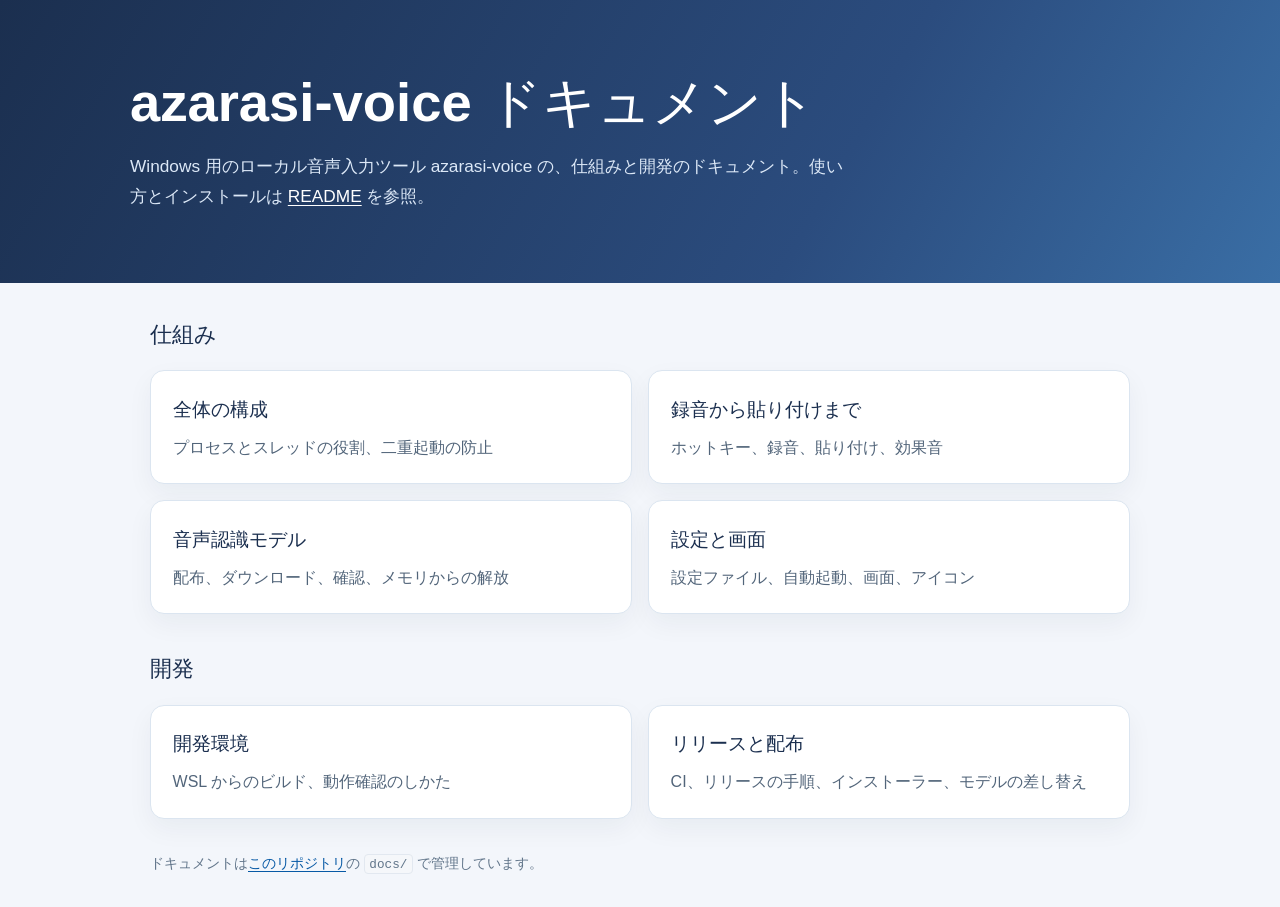
==== docs/index.html @ b4b045d3 "Add an HTML documentation site under docs/ Follow the docs layout of the author's other repositories" ====
<!doctype html>
<html lang="ja">
<head>
  <meta charset="utf-8">
  <meta name="viewport" content="width=device-width, initial-scale=1">
  <meta name="theme-color" content="#1b2f4f">
  <meta name="description" content="azarasi-voice の仕組みと開発のドキュメント。">
  <title>azarasi-voice | ドキュメント</title>
  <link rel="stylesheet" href="style.css">
</head>
<body>
  <header class="hero">
    <h1>azarasi-voice ドキュメント</h1>
    <p>Windows 用のローカル音声入力ツール azarasi-voice の、仕組みと開発のドキュメント。使い方とインストールは <a href="https://github.com/azarasi1226/azarasi-voice" style="color:#fff">README</a> を参照。</p>
  </header>
  <main class="main">
    <h2 class="section-title">仕組み</h2>
    <div class="cards">
      <a class="card" href="overview.html">
        <h3>全体の構成</h3>
        <p>プロセスとスレッドの役割、二重起動の防止</p>
      </a>
      <a class="card" href="recording.html">
        <h3>録音から貼り付けまで</h3>
        <p>ホットキー、録音、貼り付け、効果音</p>
      </a>
      <a class="card" href="model.html">
        <h3>音声認識モデル</h3>
        <p>配布、ダウンロード、確認、メモリからの解放</p>
      </a>
      <a class="card" href="settings.html">
        <h3>設定と画面</h3>
        <p>設定ファイル、自動起動、画面、アイコン</p>
      </a>
    </div>
    <h2 class="section-title">開発</h2>
    <div class="cards">
      <a class="card" href="development.html">
        <h3>開発環境</h3>
        <p>WSL からのビルド、動作確認のしかた</p>
      </a>
      <a class="card" href="release.html">
        <h3>リリースと配布</h3>
        <p>CI、リリースの手順、インストーラー、モデルの差し替え</p>
      </a>
    </div>
  </main>
  <footer class="footer">ドキュメントは<a href="https://github.com/azarasi1226/azarasi-voice">このリポジトリ</a>の <code>docs/</code> で管理しています。</footer>
</body>
</html>
---- docs/style.css ----
/* azarasi-voice ドキュメント共通のスタイル。色はアプリのアイコン（待機中の紺）に合わせている */
:root {
  --navy: #2b4c7e;
  --navy-dark: #1b2f4f;
  --navy-light: #3a6ea5;
  --ink: #172b4d;
  --muted: #52657a;
  --line: #dbe5f0;
  --tint: #eef4fb;
  --red: #d93b3b;
  font-family: "Segoe UI", "Yu Gothic UI", Meiryo, sans-serif;
  color: var(--ink);
  background: #f3f6fb;
  font-synthesis: none;
  text-rendering: optimizeLegibility;
}
* { box-sizing: border-box; }
body { margin: 0; line-height: 1.75; }
a { color: #0759a5; text-decoration-thickness: 1px; text-underline-offset: .18em; }
a:hover { color: #003d73; }
code {
  padding: .12em .35em; border: 1px solid #e2e8f0; border-radius: 4px; background: #f5f7fa;
  font-family: Consolas, "Cascadia Code", monospace; font-size: .9em; overflow-wrap: anywhere;
}
pre {
  margin: 1rem 0 1.35rem; padding: 1rem 1.1rem; overflow-x: auto; border-radius: 10px;
  color: #e6edf7; background: #1b2f4f; font-family: Consolas, "Cascadia Code", monospace; font-size: .88rem; line-height: 1.6;
}
pre code { padding: 0; border: 0; color: inherit; background: none; font-size: inherit; }

/* トップページ */
.hero {
  padding: 4.5rem max(1.25rem, calc((100% - 1020px) / 2)); color: #fff;
  background: linear-gradient(120deg, var(--navy-dark), var(--navy) 65%, var(--navy-light));
}
.hero h1 { margin: 0; font-size: clamp(2rem, 6vw, 3.4rem); line-height: 1.15; }
.hero p { max-width: 720px; margin: 1rem 0 0; color: #dce8f7; font-size: 1.08rem; }
.main { width: min(1020px, 100%); margin: 2rem auto; padding: 0 1.25rem; }
.section-title { margin: 0 0 1rem; color: var(--navy-dark); font-size: 1.4rem; }
.cards + .section-title { margin-top: 2.2rem; }
.cards { display: grid; grid-template-columns: repeat(2, minmax(0, 1fr)); gap: 1rem; }
.card {
  display: block; padding: 1.35rem; border: 1px solid var(--line); border-radius: 14px; background: #fff;
  box-shadow: 0 10px 26px rgb(16 42 67 / 5%); color: inherit; text-decoration: none;
  transition: transform .15s ease, box-shadow .15s ease;
}
.card:hover { transform: translateY(-2px); box-shadow: 0 14px 30px rgb(16 42 67 / 10%); }
.card h3 { margin: 0 0 .45rem; color: var(--navy-dark); font-size: 1.2rem; }
.card p { margin: 0; color: var(--muted); }

/* 各ページ */
.site-header {
  padding: 2.75rem max(1.25rem, calc((100% - 88rem) / 2)) 2.25rem; color: #fff;
  background: linear-gradient(120deg, var(--navy-dark), var(--navy) 65%, var(--navy-light));
}
.site-header h1 { margin: 0; font-size: clamp(1.8rem, 5vw, 2.6rem); line-height: 1.2; }
.site-header p { max-width: 720px; margin: .8rem 0 0; color: #dce8f7; }
.layout {
  display: grid; grid-template-columns: 14.5rem minmax(0, 1fr); gap: 1.5rem;
  width: min(90rem, 100%); margin: 2rem auto; padding: 0 1.25rem;
}
.sidebar {
  position: sticky; top: 1.25rem; align-self: start; padding: 1rem;
  border: 1px solid var(--line); border-radius: 12px; background: #fff;
}
.sidebar h2 { margin: 0 0 .65rem; color: var(--muted); font-size: .78rem; letter-spacing: .08em; }
.sidebar ul { display: grid; gap: .2rem; margin: 0; padding: 0; list-style: none; }
.sidebar a { display: block; padding: .45rem .6rem; border-radius: 7px; color: #334e68; text-decoration: none; }
.sidebar a:hover, .sidebar a[aria-current="page"] { color: var(--navy); background: var(--tint); }
.sidebar .nav-group {
  margin-top: .6rem; padding: .7rem .6rem .15rem; border-top: 1px solid #e3ebf3;
  color: var(--navy-dark); font-size: .82rem; font-weight: 700; letter-spacing: .04em;
}
.sidebar .nav-group ~ li:not(.sidebar-external) > a { padding-left: 1.4rem; font-size: .94rem; }
.sidebar-external { margin-top: .35rem; padding-top: .35rem; border-top: 1px solid var(--line); }
.content {
  min-width: 0; padding: clamp(1.25rem, 4vw, 2.5rem); border: 1px solid var(--line); border-radius: 16px;
  background: #fff; box-shadow: 0 12px 32px rgb(16 42 67 / 6%);
}
.content h2 {
  margin: 2.2rem 0 .8rem; padding-bottom: .45rem; border-bottom: 1px solid #e3ebf3;
  color: var(--navy-dark); font-size: 1.35rem;
}
.content section:first-child h2 { margin-top: 0; }
.content h3 { margin: 1.65rem 0 .55rem; color: var(--navy); font-size: 1.08rem; }
.content p, .content ul, .content ol { margin-top: .65rem; margin-bottom: .9rem; }
.content li + li { margin-top: .25rem; }
.content table { width: 100%; margin: 1rem 0 1.35rem; border-collapse: collapse; font-size: .94rem; }
.content th, .content td { padding: .7rem .8rem; border: 1px solid var(--line); text-align: left; vertical-align: top; }
.content th { color: var(--navy-dark); background: var(--tint); font-weight: 700; }
.content tbody th, .content .nowrap { white-space: nowrap; }
.content blockquote {
  margin: 1rem 0; padding: .75rem 1rem; border-left: 4px solid var(--navy-light);
  border-radius: 0 8px 8px 0; background: var(--tint);
}
.content blockquote p { margin: 0; }

/* 処理の流れ */
.flow { display: grid; gap: .75rem; margin: 1rem 0 1.35rem; padding: 0; list-style: none; counter-reset: step; }
.flow > li {
  position: relative; margin: 0; padding: .9rem 1rem .9rem 3.4rem; border: 1px solid var(--line);
  border-radius: 12px; background: #f8fafd; counter-increment: step;
}
.flow > li::before {
  content: counter(step); position: absolute; top: .9rem; left: 1rem; width: 1.7rem; height: 1.7rem;
  border-radius: 50%; color: #fff; background: var(--navy); font-size: .85rem; font-weight: 700;
  line-height: 1.7rem; text-align: center;
}
.flow > li > strong { display: block; color: var(--navy-dark); }
.flow > li ul { margin: .35rem 0 0; padding-left: 1.2rem; }
.flow > li.is-recording::before { background: var(--red); }

.site-footer { width: min(90rem, 100%); margin: 0 auto; padding: 0 1.25rem 2rem; color: #61758a; font-size: .88rem; }
.footer { width: min(1020px, 100%); margin: 0 auto; padding: 0 1.25rem 2rem; color: #61758a; font-size: .88rem; }

@media (max-width: 60em) {
  .layout { grid-template-columns: 1fr; gap: 1rem; margin-top: 1rem; }
  .sidebar { position: static; }
  .sidebar ul { grid-template-columns: repeat(auto-fit, minmax(150px, 1fr)); }
  .sidebar .nav-group, .sidebar-external { grid-column: 1 / -1; }
  .content { padding: 1.25rem; }
  .content table { display: block; overflow-x: auto; }
}
@media (max-width: 640px) {
  .hero { padding-top: 3rem; padding-bottom: 3rem; }
  .cards { grid-template-columns: 1fr; }
}
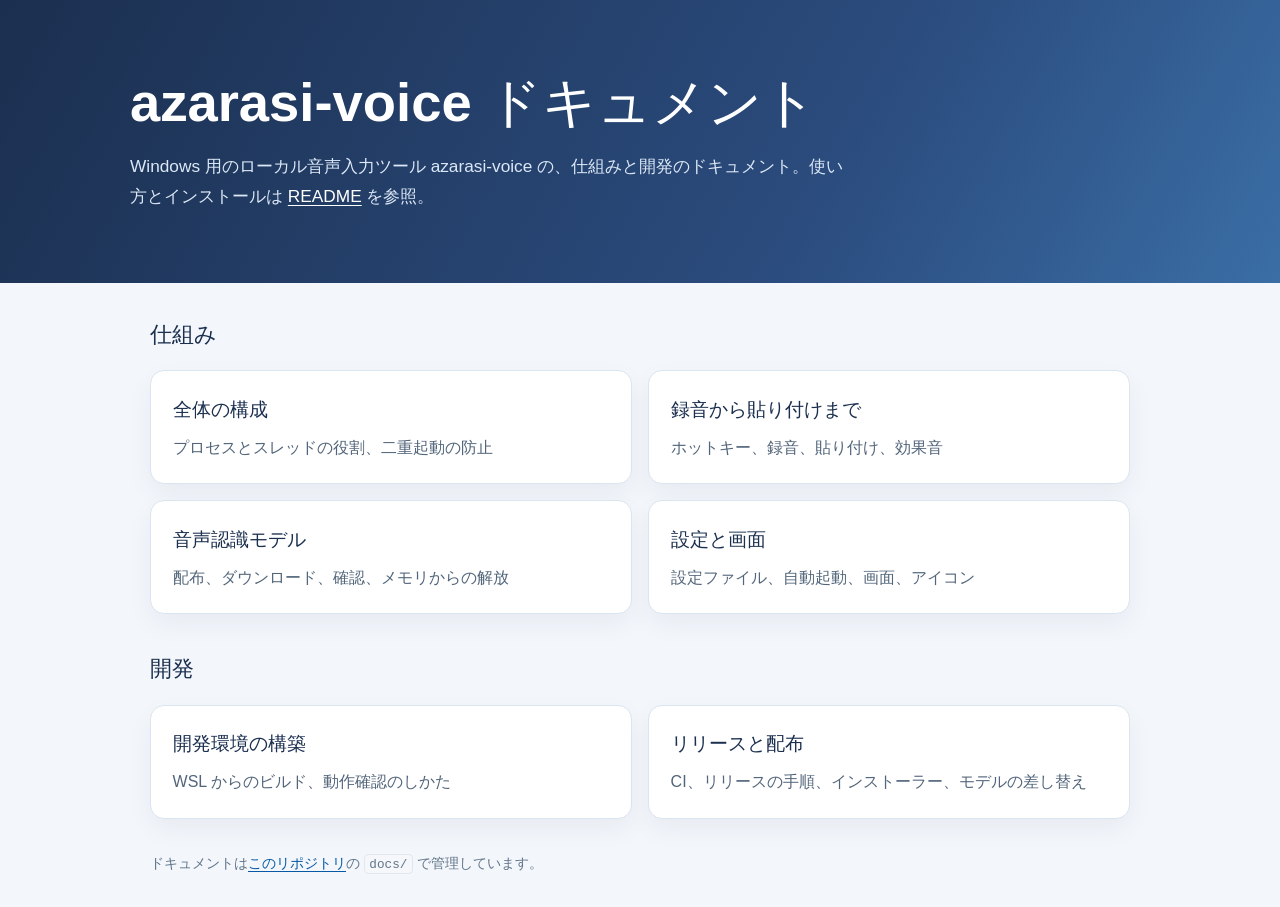
==== commit 5c0f129f: "Rename the development environment docs page Call the page "開発環境の構築" and its first section "必要なツールを " ====
--- a/docs/index.html
+++ b/docs/index.html
@@ -36,7 +36,7 @@
     <h2 class="section-title">開発</h2>
     <div class="cards">
       <a class="card" href="development.html">
-        <h3>開発環境</h3>
+        <h3>開発環境の構築</h3>
         <p>WSL からのビルド、動作確認のしかた</p>
       </a>
       <a class="card" href="release.html">
